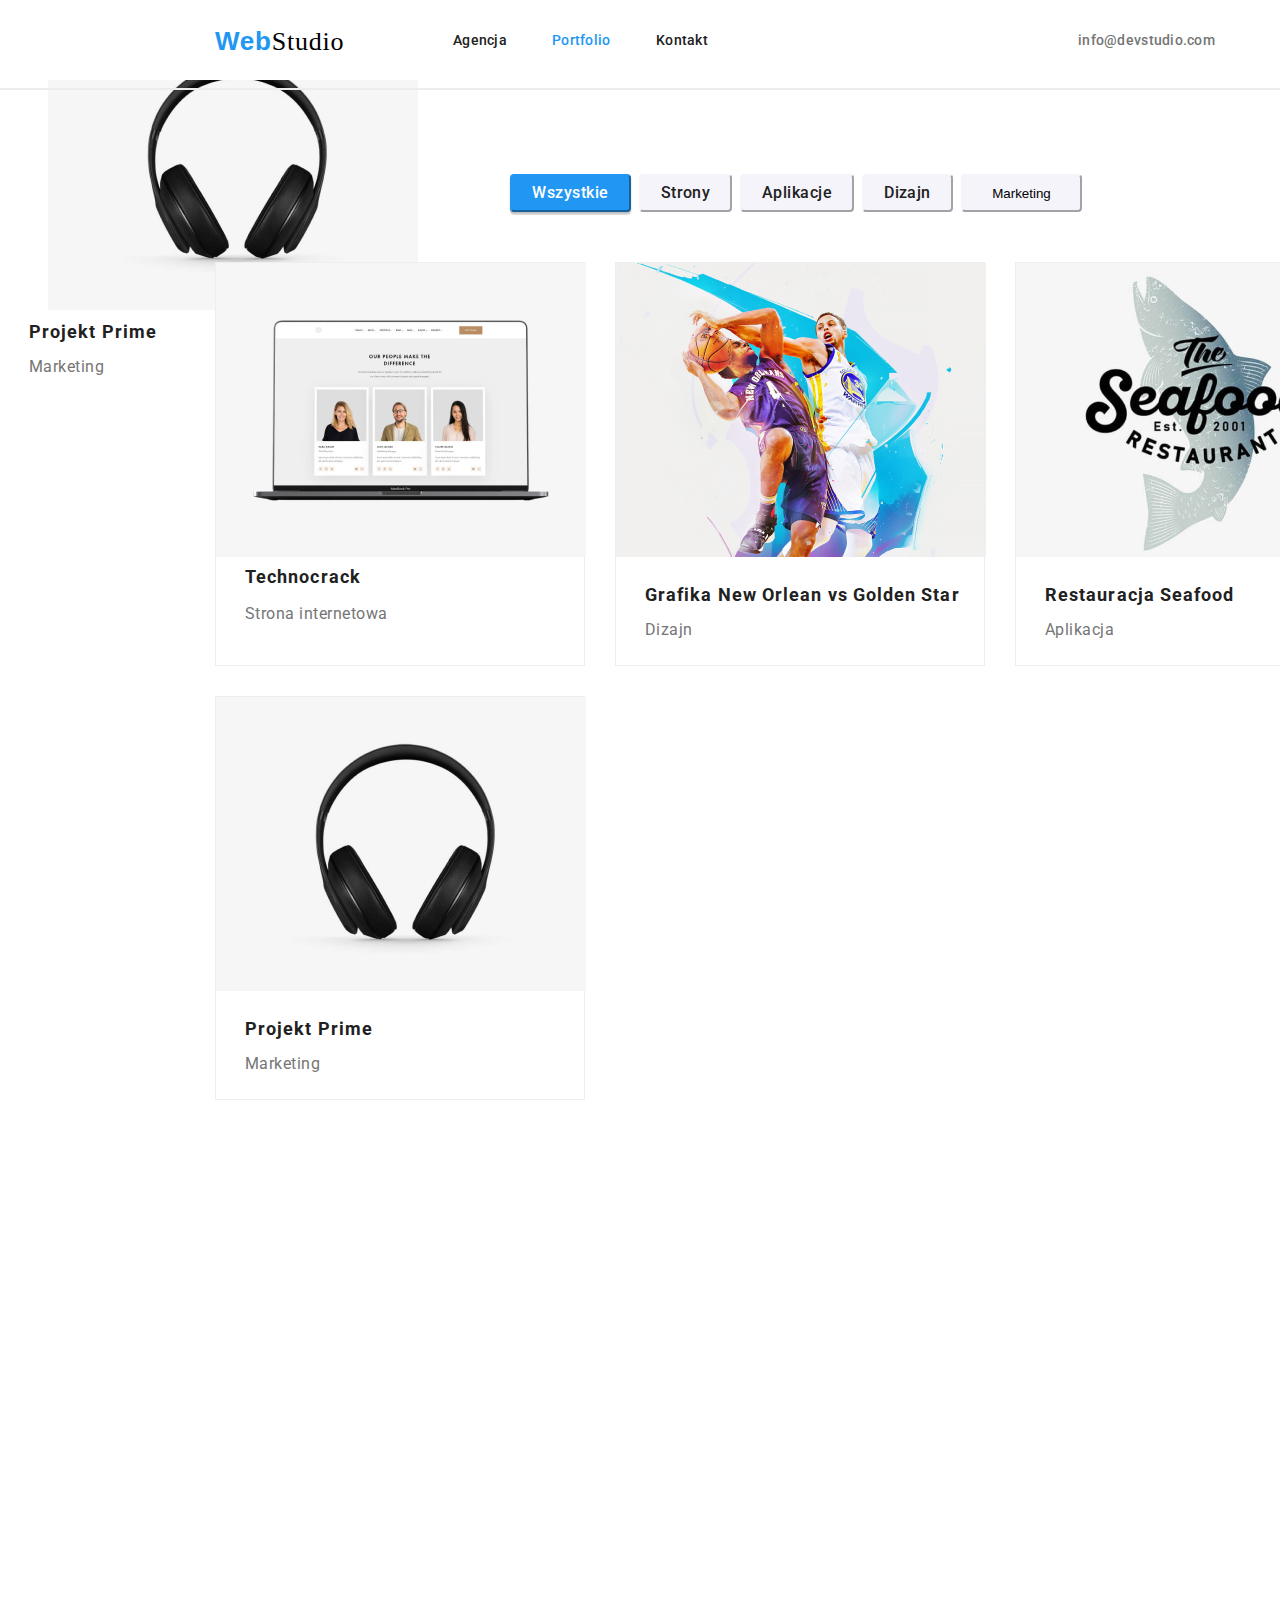
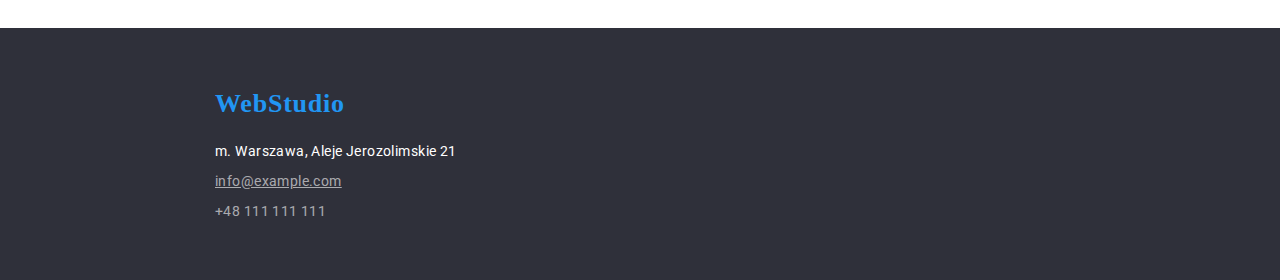
==== portfolio.html @ a4174287 "prime" ====
<!DOCTYPE html>
<html lang="pl">
  <head>
    <meta charset="utf-8" />
    <meta title="Portfolio" />
    <link rel="preconnect" href="https://fonts.googleapis.com" />
    <link rel="preconnect" href="https://fonts.gstatic.com" crossorigin />
    <link
      href="https://fonts.googleapis.com/css2?family=Roboto:wght@400;700&display=swap"
      rel="stylesheet"
    />
    <link rel="stylesheet" href="/css/styles.css" />
    <link
      href="https://fonts.googleapis.com/css2?family=Roboto:wght@500&display=swap"
      rel="stylesheet"
    />
  </head>
  <body>
    <header>
      <div class="top-line"></div>
      <a href="" class="webstudio">Web<span class="studio">Studio</span></a>
      <nav>
        <a class="agency" href="">Agencja</a>
        <a class="portfolio" href="">Portfolio</a>
        <a class="contact" href="">Kontakt</a>
      </nav>
      <a class="info" href="mailto:info@devstudio.com">info@devstudio.com</a>
      <a class="tel" href="tel:+48111111111">+48 111 111 111</a>
    </header>
    <hr class="line" />
    <section class="filters">
      <ul>
        <li>
          <a href=""
            ><button class="all" type="button">
              <span class="all-span">Wszystkie</span>
            </button></a
          >
        </li>
        <li>
          <a href=""
            ><button class="pages" type="button">
              <span class="pages-span">Strony</span>
            </button></a
          >
        </li>
        <li>
          <a href=""
            ><button class="aplication" type="button">
              <span class="aplication-span">Aplikacje</span>
            </button></a
          >
        </li>
        <li>
          <a href=""
            ><button class="design" type="button">
              <span class="design-span">Dizajn</span>
            </button></a
          >
        </li>
        <li>
          <a href=""
            ><button class="marketing" type="button">
              <span class="marketing-span"></span> Marketing
            </button></a
          >
        </li>
      </ul>
    </section>
    <!-- <section class="projects"> -->
    <ul>
      <li>
        <div class="technocrack-container">
          <img src="/images/technocrack.jpg" />
          <span class="technocrack-caption-1">Technocrack</span>
          <span class="technocrack-caption-2">Strona internetowa</span>
        </div>
      </li>
      <li>
        <div class="neworlean">
          <img src="/images/imgneworlean.jpg" />
          <p class="neworlean-cap1">Grafika New Orlean vs Golden Star</p>
          <p class="neworlean-cap2">Dizajn</p>
        </div>
      </li>
      <li>
        <div class="seafood">
          <img src="/images/imgseafood.jpg" />
          <p class="seafood-cap1">Restauracja Seafood</p>
          <p class="seafood-cap2">Aplikacja</p>
        </div>
      </li>
      <li>
        <div class="prime">
          <img src="/images/imgprime.jpg" />
          <p class="prime-cap1">Projekt Prime</p>
          <p class="prime-cap2">Marketing</p>
        </div>
      </li>
      <li>
        <div class="boxes">
          <img src="/images/imgprime.jpg" />
          <p class="prime-cap1">Projekt Prime</p>
          <p class="prime-cap2">Marketing</p>
        </div>
      </li>
      <li></li>
      <li></li>
      <li></li>
      <li></li>
    </ul>
    <!-- </section> -->
    <footer>
      <div class="footer"></div>
      <a class="tel" href="tel:111111111">+48 111 111 111</a>
      <a class="webstudio-footer" href="">WebStudio</a>
      <a class="mail" href="mailto:info@example.com">info@example.com</a>
      <address class="adress">
        <span>m. Warszawa, Aleje Jerozolimskie 21</span>
      </address>
    </footer>
  </body>
</html>
---- css/styles.css ----
body {
    display: block;
}

.top-line {
    position: absolute;
    width: 1600px;
    height: 80px;
    left: 0px;
    top: 0px;
    background: #ffffff;
}

.webstudio {
    position: absolute;
width: 145px;
height: 31px;
left: 215px;
top: 24px;

font-family: 'Raleway', sans-serif;
font-style: normal;
font-weight: 700;
font-size: 26px;
line-height: 31px;
letter-spacing: 0.03em;
text-decoration: none;
color: #2196F3;
}
.agency {
    position: absolute;
    width: 53px;
    height: 16px;
    left: 453px;
    top: 32px;
    font-family: 'Roboto', sans-serif;
    font-style: normal;
    font-weight: 500;
    font-size: 14px;
    line-height: 16px;
    letter-spacing: 0.02em;
    color: #212121;
    text-decoration: none;
}

.portfolio {
position: absolute;
width: 58px;
height: 16px;
left: 552px;
top: 32px;

font-family: 'Roboto', sans-serif;
font-style: normal;
font-weight: 500;
font-size: 14px;
line-height: 16px;
letter-spacing: 0.02em;
text-decoration: none;
color: #2196F3;

}

.contact{
    position: absolute;
    width: 58px;
    height: 16px;
    left: 656px;
    top: 32px;
    
    font-family: 'Roboto';
    font-style: normal;
    font-weight: 500;
    font-size: 14px;
    line-height: 16px;
    letter-spacing: 0.02em;
    text-decoration: none;
    color: #212121;
}

.info {
    position: absolute;
    width: 135px;
    height: 16px;
    left: 1078px;
    top: 32px;
    
    font-family: 'Roboto';
    font-style: normal;
    font-weight: 500;
    font-size: 14px;
    line-height: 16px;
    letter-spacing: 0.02em;
    text-decoration: none;
    color: #757575;
}

.tel {
    position: absolute;
    width: 110px;
    height: 16px;
    left: 1263px;
    top: 32px;
    
    font-family: 'Roboto';
    font-style: normal;
    font-weight: 500;
    font-size: 14px;
    line-height: 16px;
    letter-spacing: 0.02em;
    text-decoration: none;
    color: #757575;
}

.all {
    position: absolute;
width: 121px;
height: 38px;
left: 510px;
top: 174px;
border-color: #2196F3;
background: #2196F3;
box-shadow: 0px 3px 1px rgba(0, 0, 0, 0.1), 0px 1px 2px rgba(0, 0, 0, 0.08), 0px 2px 2px rgba(0, 0, 0, 0.12);
border-radius: 4px;
cursor: pointer;
}

.all-span {
    /* position: absolute;  */
    width: 77px;
    height: 26px;
    left: 532px;
    top: 180px;
    
    font-family: 'Roboto';
    font-style: normal;
    font-weight: 500;
    font-size: 16px;
    line-height: 26px;
    /* identical to box height, or 162% */
    
    text-align: center;
    letter-spacing: 0.03em;
    
    color: #FFFFFF; 
}

.pages {
    position: absolute;
width: 93px;
height: 38px;
left: 639px;
top: 174px;
border-color: #F5F4FA;
background: #F5F4FA;
border-radius: 4px;
}

.pages-span {
    /* position: absolute; */
width: 49px;
height: 26px;
left: 661px;
top: 180px;
font-family: 'Roboto';
font-style: normal;
font-weight: 500;
font-size: 16px;
line-height: 26px;
/* identical to box height, or 162% */

text-align: center;
letter-spacing: 0.03em;

color: #212121;
}

.aplication {
    position: absolute;
    width: 114px;
    height: 38px;
    left: 740px;
    top: 174px;
    border-color: #F5F4FA;
    background: #F5F4FA;
    border-radius: 4px;
}

.aplication-span {
    /* position: absolute; */
    width: 70px;
    height: 26px;
    left: 762px;
    top: 180px;
    
    font-family: 'Roboto';
    font-style: normal;
    font-weight: 500;
    font-size: 16px;
    line-height: 26px;
    /* identical to box height, or 162% */
    
    text-align: center;
    letter-spacing: 0.03em;
    
    color: #212121;
}

.design {
    position: absolute;
    width: 91px;
    height: 38px;
    left: 862px;
    top: 174px;
    border-color: #F5F4FA;
    background: #F5F4FA;
    border-radius: 4px;
}

.design-span {
    /* position: absolute; */
    width: 47px;
    height: 26px;
    left: 884px;
    top: 180px;
    
    font-family: 'Roboto';
    font-style: normal;
    font-weight: 500;
    font-size: 16px;
    line-height: 26px;
    /* identical to box height, or 162% */
    
    text-align: center;
    letter-spacing: 0.03em;
    
    color: #212121;
    
}

.marketing {
    position: absolute;
    width: 121px;
    height: 38px;
    left: 961px;
    top: 174px;
    border-color:#F5F4FA;
    background: #F5F4FA;
    border-radius: 4px;
}
.marketing-span {
    /* position: absolute; */
    width: 77px;
    height: 26px;
    left: 983px;
    top: 180px;
    
    font-family: 'Roboto';
    font-style: normal;
    font-weight: 500;
    font-size: 16px;
    line-height: 26px;
    /* identical to box height, or 162% */
    
    text-align: center;
    letter-spacing: 0.03em;
    
    color: #212121;
    
}

.footer {
    position: absolute;
    width: 1600px;
    height: 252px;
    left: 0px;
    top: 1628px;
    
    background: #2F303A;
}

.webstudio-footer {
    position: absolute;
width: 145px;
height: 31px;
left: 215px;
top: 1688px;
text-decoration: none;
font-family: 'Raleway';
font-style: normal;
font-weight: 700;
font-size: 26px;
line-height: 31px;
/* identical to box height */

letter-spacing: 0.03em;

color: #2196F3;
}

.adress {
    position: absolute;
width: 247px;
height: 21px;
left: 215px;
top: 1739px;

font-family: 'Roboto';
font-style: normal;
font-weight: 400;
font-size: 14px;
line-height: 24px;
/* or 171% */

letter-spacing: 0.03em;

color: #FFFFFF;

}

.mail {
    position: absolute;
width: 231px;
height: 21px;
left: 215px;
top: 1769px;

font-family: 'Roboto';
font-style: normal;
font-weight: 400;
font-size: 14px;
line-height: 24px; 
/* /* or 171% */

letter-spacing: 0.03em;
text-decoration-line: underline;

color: rgba(255, 255, 255, 0.6);
} 

.tel {
 position: absolute; 
 width: 231px; 
height: 21px;
left: 215px;
top: 1799px;

font-family: 'Roboto';
font-style: normal;
font-weight: 400;
font-size: 14px;
line-height: 24px; 
/* or 171% */
/* display: block; */
letter-spacing: 0.03em;

color: rgba(255, 255, 255, 0.6); 
}

.studio {
font-family: 'Oleo Script', cursive;
font-style: normal;
font-weight: 400;
font-size: 26px;
line-height: 36px;
letter-spacing: 0.03em;

color: #000000;
}

.line {
    position: absolute;
    width: 1600px;
    height: 0px;
    left: 0px;
    top: 80px;
    border: 1px solid #ececec;
}

.technocrack-container {
    box-sizing: border-box;
    position: absolute;
    width: 370px;
    height: 404px;
    left: 215px;
    top: 262px;
    background: #ffffff;
    border: 1px solid #eeeeee;
}

.technocrack-caption-1 {
    position: absolute;
    display: inline;
    width: 322px;
    height: 36px;
    left: 29px;
    top: 296px;
    font-family: 'Roboto', sans-serif;
    font-style: normal;
    font-weight: 700;
    font-size: 18px;
    line-height: 36px;
    letter-spacing: 0.06em;
    color: #212121;
}
.technocrack-caption-2 {
    position: absolute;
    width: 322px;
    height: 30px;
    left: 29px;
    top: 336px;
    font-family: 'Roboto', sans-serif;
    font-style: normal;
    font-weight: 400;
    font-size: 16px;
    line-height: 30px;
    letter-spacing: 0.03em;
    color: #757575;
}

ul {
    list-style: none;
}

.neworlean {
    box-sizing: border-box;

    position: absolute;
    width: 370px;
    height: 404px;
    left: 615px;
    top: 262px;
    
    background: #FFFFFF;
    border: 1px solid #EEEEEE;
}

.neworlean-cap1 {
    position: absolute;
width: 322px;
height: 36px;
left: 29px;
top: 296px;

font-family: 'Roboto';
font-style: normal;
font-weight: 700;
font-size: 18px;
line-height: 36px;
/* identical to box height, or 200% */

letter-spacing: 0.06em;

color: #212121;

}

.neworlean-cap2 {
    position: absolute;
width: 322px;
height: 30px;
left: 29px;
top: 336px;

font-family: 'Roboto';
font-style: normal;
font-weight: 400;
font-size: 16px;
line-height: 30px;
/* identical to box height, or 188% */

letter-spacing: 0.03em;

color: #757575;
}
.seafood{
    box-sizing: border-box;

position: absolute;
width: 370px;
height: 404px;
left: 1015px;
top: 262px;

background: #FFFFFF;
border: 1px solid #EEEEEE;
}

.seafood-cap1 {
    position: absolute;
width: 322px;
height: 36px;
left: 29px;
top: 296px;

font-family: 'Roboto';
font-style: normal;
font-weight: 700;
font-size: 18px;
line-height: 36px;
/* identical to box height, or 200% */

letter-spacing: 0.06em;

color: #212121;
}

.seafood-cap2 {
    position: absolute;
width: 322px;
height: 30px;
left: 29px;
top: 336px;

font-family: 'Roboto';
font-style: normal;
font-weight: 400;
font-size: 16px;
line-height: 30px;
/* identical to box height, or 188% */

letter-spacing: 0.03em;

color: #757575;
}
.prime {
    box-sizing: border-box;

position: absolute;
width: 370px;
height: 404px;
left: 215px;
top: 696px;

background: #FFFFFF;
border: 1px solid #EEEEEE;
}

.prime-cap1 {
    position: absolute;
width: 322px;
height: 36px;
left: 29px;
top: 296px;

font-family: 'Roboto';
font-style: normal;
font-weight: 700;
font-size: 18px;
line-height: 36px;
/* identical to box height, or 200% */

letter-spacing: 0.06em;

color: #212121;
}

.prime-cap2 {
    position: absolute;
width: 322px;
height: 30px;
left: 29px;
top: 336px;

font-family: 'Roboto';
font-style: normal;
font-weight: 400;
font-size: 16px;
line-height: 30px;
/* identical to box height, or 188% */

letter-spacing: 0.03em;

color: #757575;

}
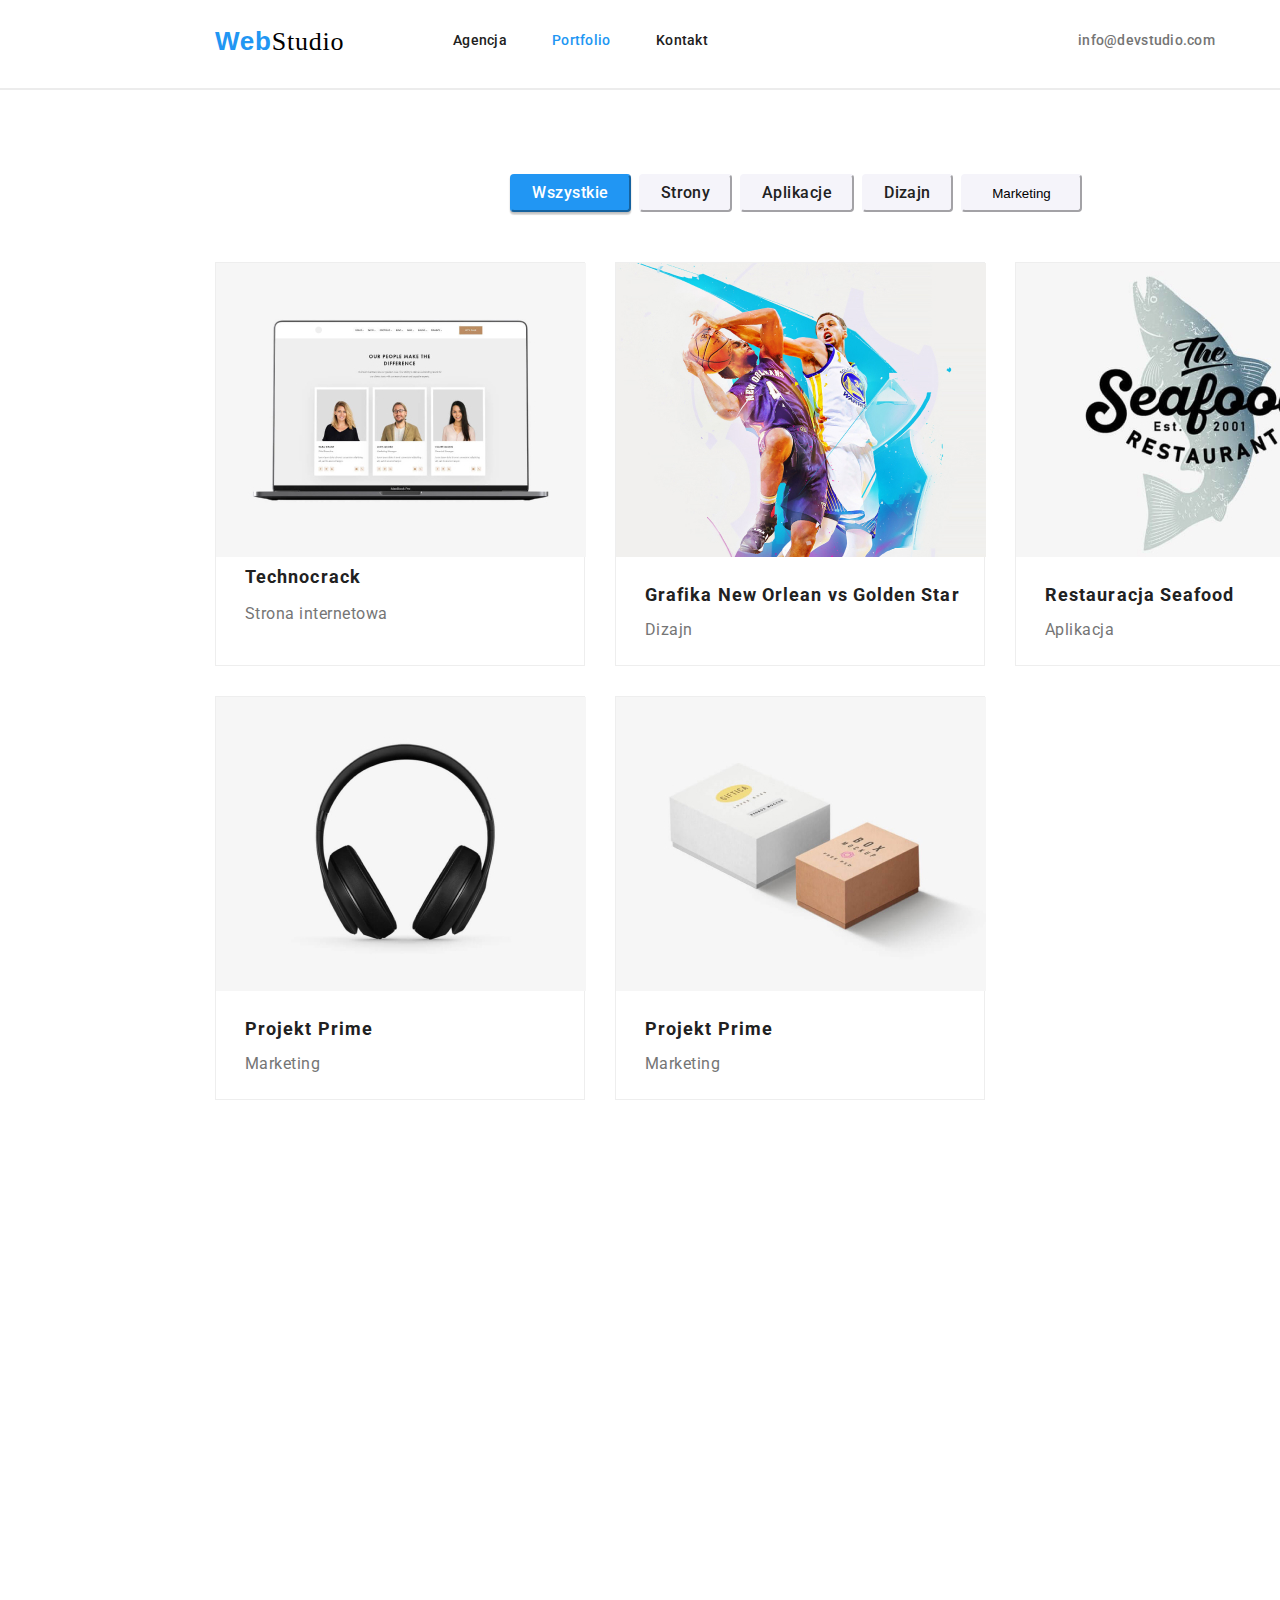
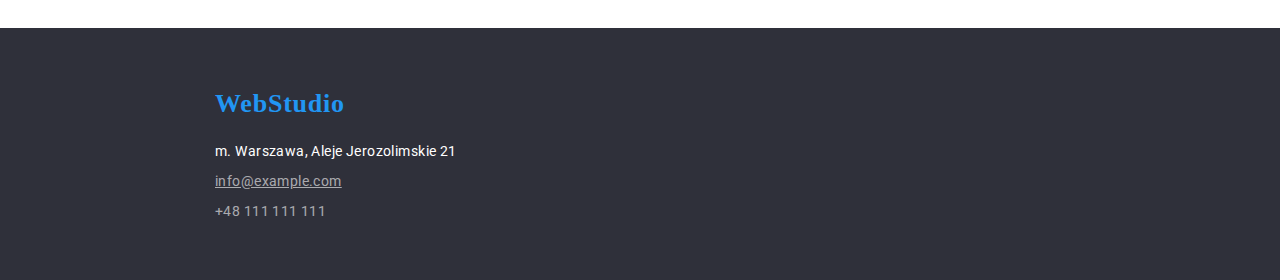
==== commit e6658de5: "boxes" ====
--- a/portfolio.html
+++ b/portfolio.html
@@ -99,9 +99,9 @@
       </li>
       <li>
         <div class="boxes">
-          <img src="/images/imgprime.jpg" />
-          <p class="prime-cap1">Projekt Prime</p>
-          <p class="prime-cap2">Marketing</p>
+          <img src="/images/imgboxes.jpg" />
+          <p class="boxes-cap1">Projekt Prime</p>
+          <p class="boxes-cap2">Marketing</p>
         </div>
       </li>
       <li></li>
--- a/css/styles.css
+++ b/css/styles.css
@@ -573,4 +573,55 @@
 
 color: #757575;
 
+}
+
+.boxes{
+    box-sizing: border-box;
+
+position: absolute;
+width: 370px;
+height: 404px;
+left: 615px;
+top: 696px;
+
+background: #FFFFFF;
+border: 1px solid #EEEEEE;
+}
+.boxes-cap1{
+    position: absolute;
+width: 322px;
+height: 36px;
+left: 29px;
+top: 296px;
+
+font-family: 'Roboto';
+font-style: normal;
+font-weight: 700;
+font-size: 18px;
+line-height: 36px;
+/* identical to box height, or 200% */
+
+letter-spacing: 0.06em;
+
+color: #212121;
+
+}
+.boxes-cap2{
+    position: absolute;
+width: 322px;
+height: 30px;
+left: 29px;
+top: 336px;
+
+font-family: 'Roboto';
+font-style: normal;
+font-weight: 400;
+font-size: 16px;
+line-height: 30px;
+/* identical to box height, or 188% */
+
+letter-spacing: 0.03em;
+
+color: #757575;
+
 }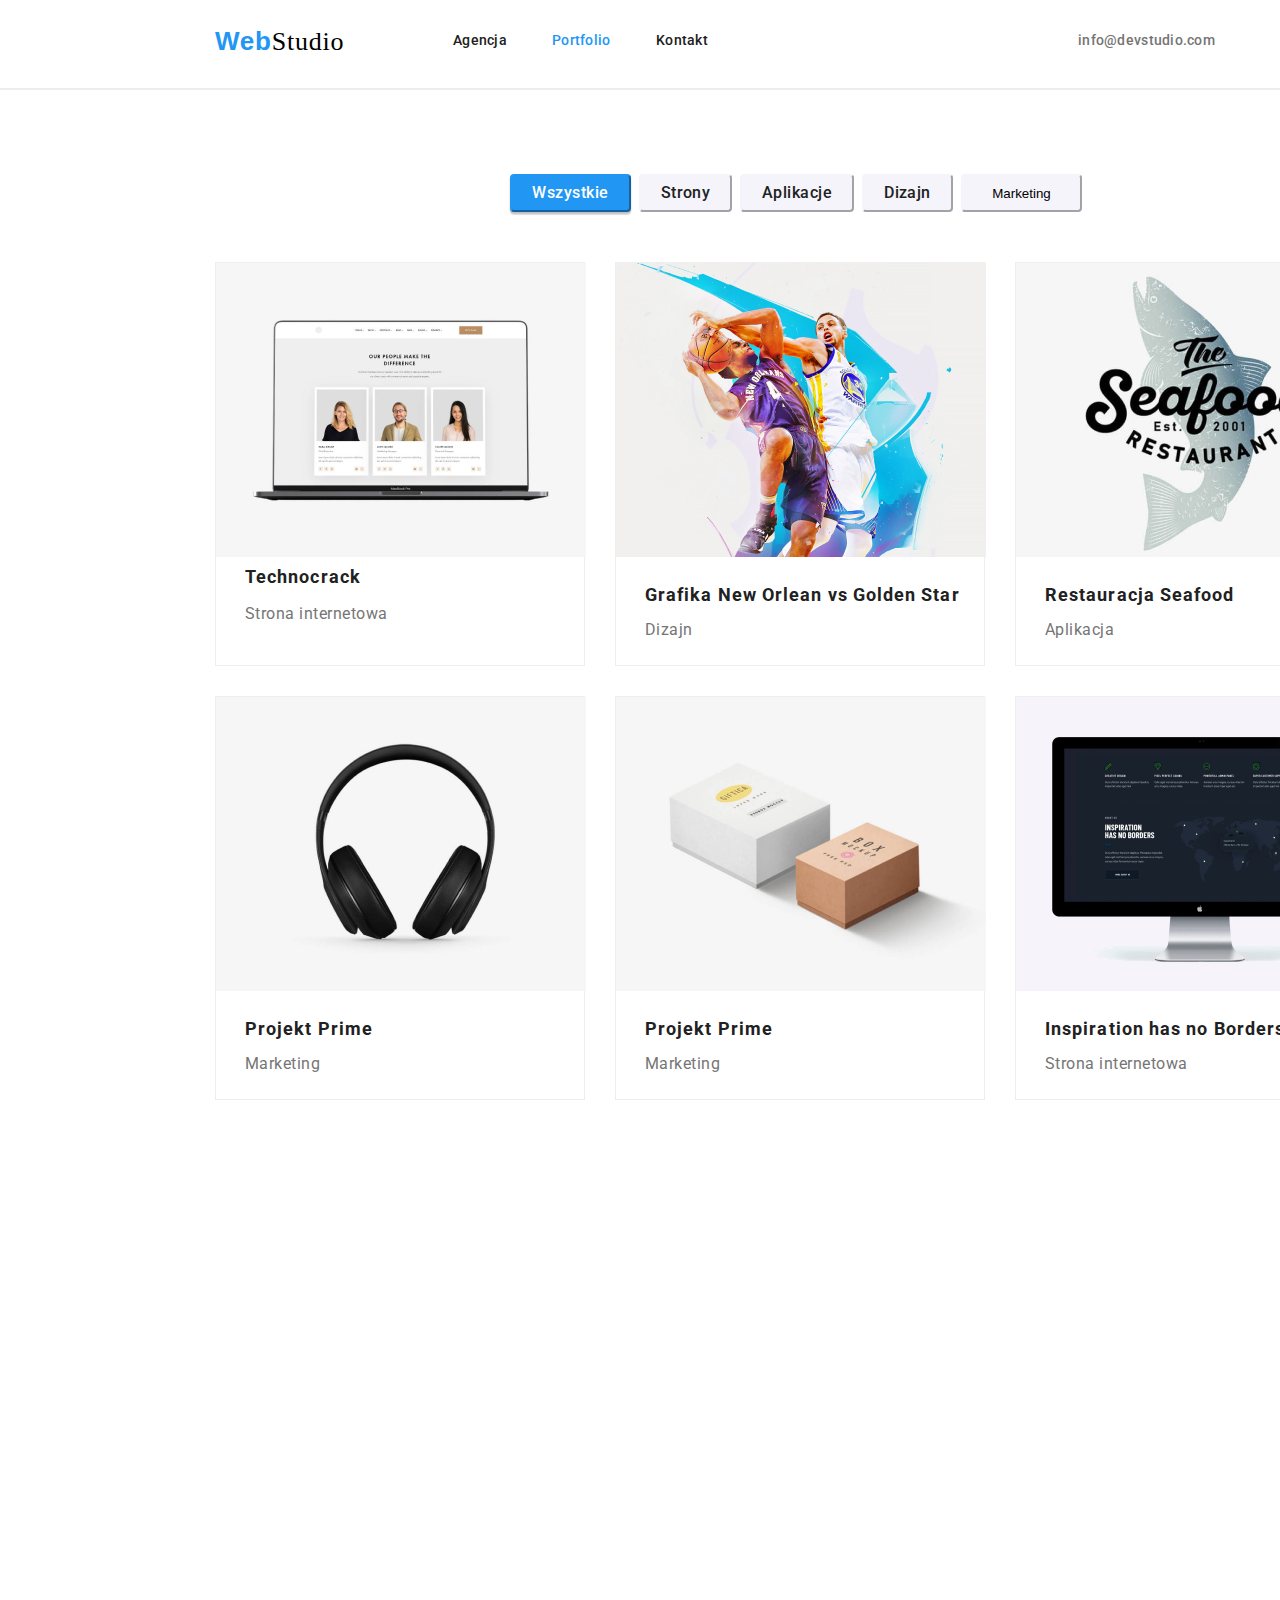
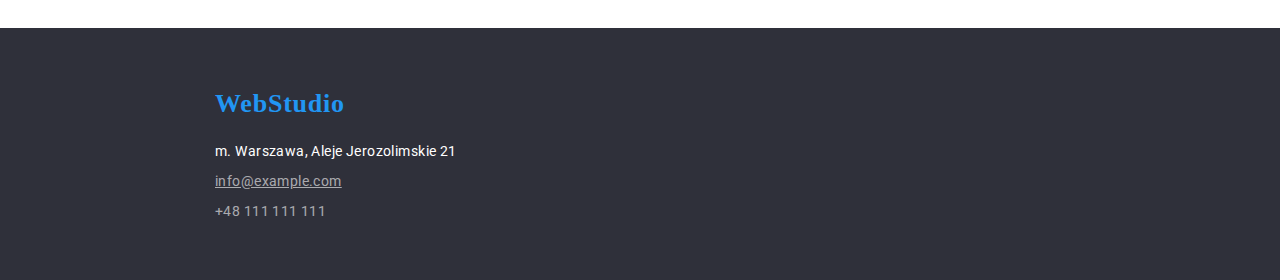
==== commit bd63251a: "inspiration" ====
--- a/portfolio.html
+++ b/portfolio.html
@@ -104,7 +104,13 @@
           <p class="boxes-cap2">Marketing</p>
         </div>
       </li>
-      <li></li>
+      <li>
+        <div class="inspiration">
+          <img src="/images/imginspiration.jpg" />
+          <p class="inspiration-cap1">Inspiration has no Borders</p>
+          <p class="inspiration-cap2">Strona internetowa</p>
+        </div>
+      </li>
       <li></li>
       <li></li>
       <li></li>
--- a/css/styles.css
+++ b/css/styles.css
@@ -624,4 +624,55 @@
 
 color: #757575;
 
+}
+.inspiration {
+    box-sizing: border-box;
+
+position: absolute;
+width: 370px;
+height: 404px;
+left: 1015px;
+top: 696px;
+
+background: #FFFFFF;
+border: 1px solid #EEEEEE;
+}
+
+.inspiration-cap1 {
+    position: absolute;
+width: 322px;
+height: 36px;
+left: 29px;
+top: 296px;
+
+font-family: 'Roboto';
+font-style: normal;
+font-weight: 700;
+font-size: 18px;
+line-height: 36px;
+/* identical to box height, or 200% */
+
+letter-spacing: 0.06em;
+
+color: #212121;
+
+}
+
+.inspiration-cap2 {
+    position: absolute;
+width: 322px;
+height: 30px;
+left: 29px;
+top: 336px;
+
+font-family: 'Roboto';
+font-style: normal;
+font-weight: 400;
+font-size: 16px;
+line-height: 30px;
+/* identical to box height, or 188% */
+
+letter-spacing: 0.03em;
+
+color: #757575;
 }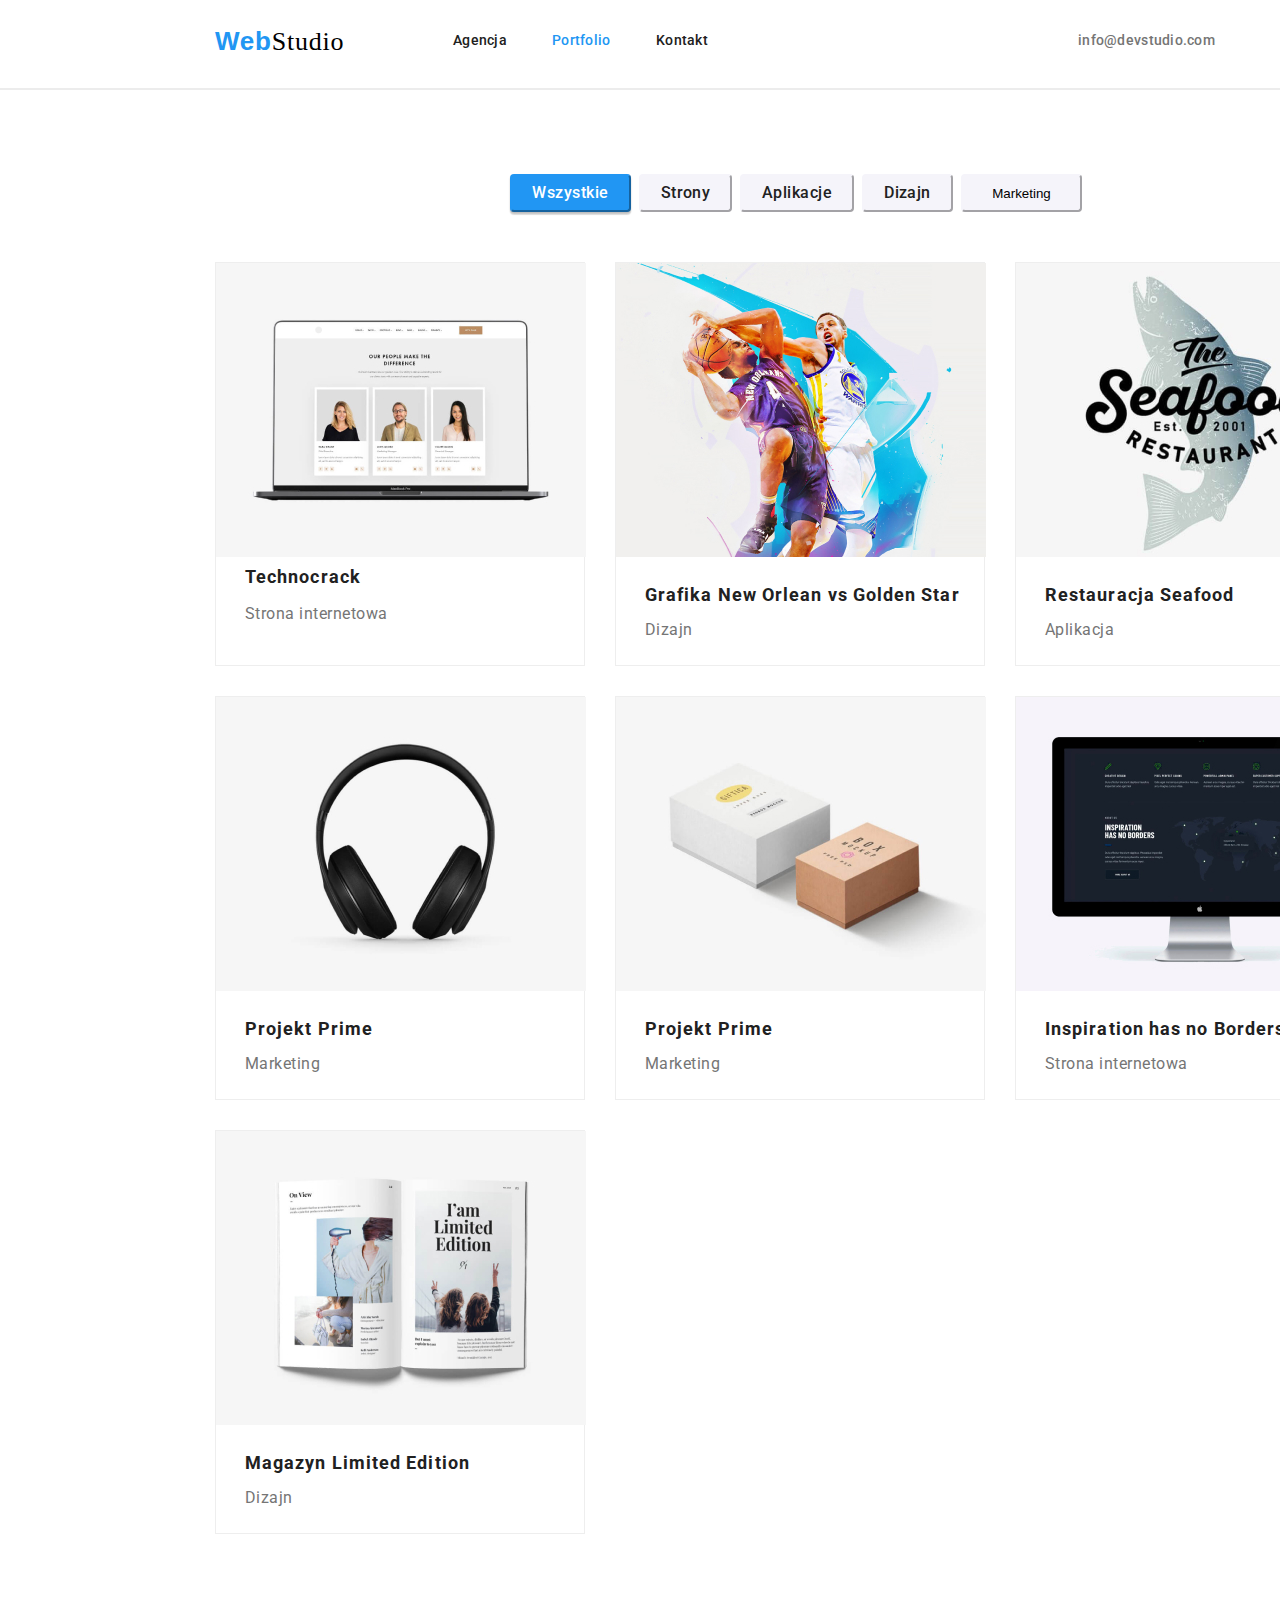
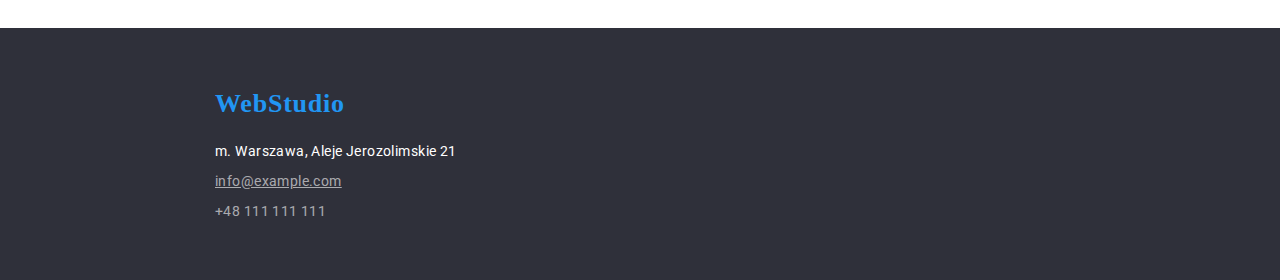
==== commit 3cbbae00: "magazyn" ====
--- a/portfolio.html
+++ b/portfolio.html
@@ -111,7 +111,13 @@
           <p class="inspiration-cap2">Strona internetowa</p>
         </div>
       </li>
-      <li></li>
+      <li>
+        <div class="magazyn">
+          <img src="/images/imgmagazyn.jpg" />
+          <p class="magazyn-cap1">Magazyn Limited Edition</p>
+          <p class="magazyn-cap2">Dizajn</p>
+        </div>
+      </li>
       <li></li>
       <li></li>
     </ul>
--- a/css/styles.css
+++ b/css/styles.css
@@ -675,4 +675,55 @@
 letter-spacing: 0.03em;
 
 color: #757575;
+}
+
+.magazyn {
+    box-sizing: border-box;
+
+position: absolute;
+width: 370px;
+height: 404px;
+left: 215px;
+top: 1130px;
+
+background: #FFFFFF;
+border: 1px solid #EEEEEE;
+}
+
+.magazyn-cap1 {
+    position: absolute;
+width: 322px;
+height: 36px;
+left: 29px;
+top: 296px;
+
+font-family: 'Roboto';
+font-style: normal;
+font-weight: 700;
+font-size: 18px;
+line-height: 36px;
+/* identical to box height, or 200% */
+
+letter-spacing: 0.06em;
+
+color: #212121;
+}
+
+.magazyn-cap2 {
+    position: absolute;
+width: 322px;
+height: 30px;
+left: 29px;
+top: 336px;
+
+font-family: 'Roboto';
+font-style: normal;
+font-weight: 400;
+font-size: 16px;
+line-height: 30px;
+/* identical to box height, or 188% */
+
+letter-spacing: 0.03em;
+
+color: #757575;
 }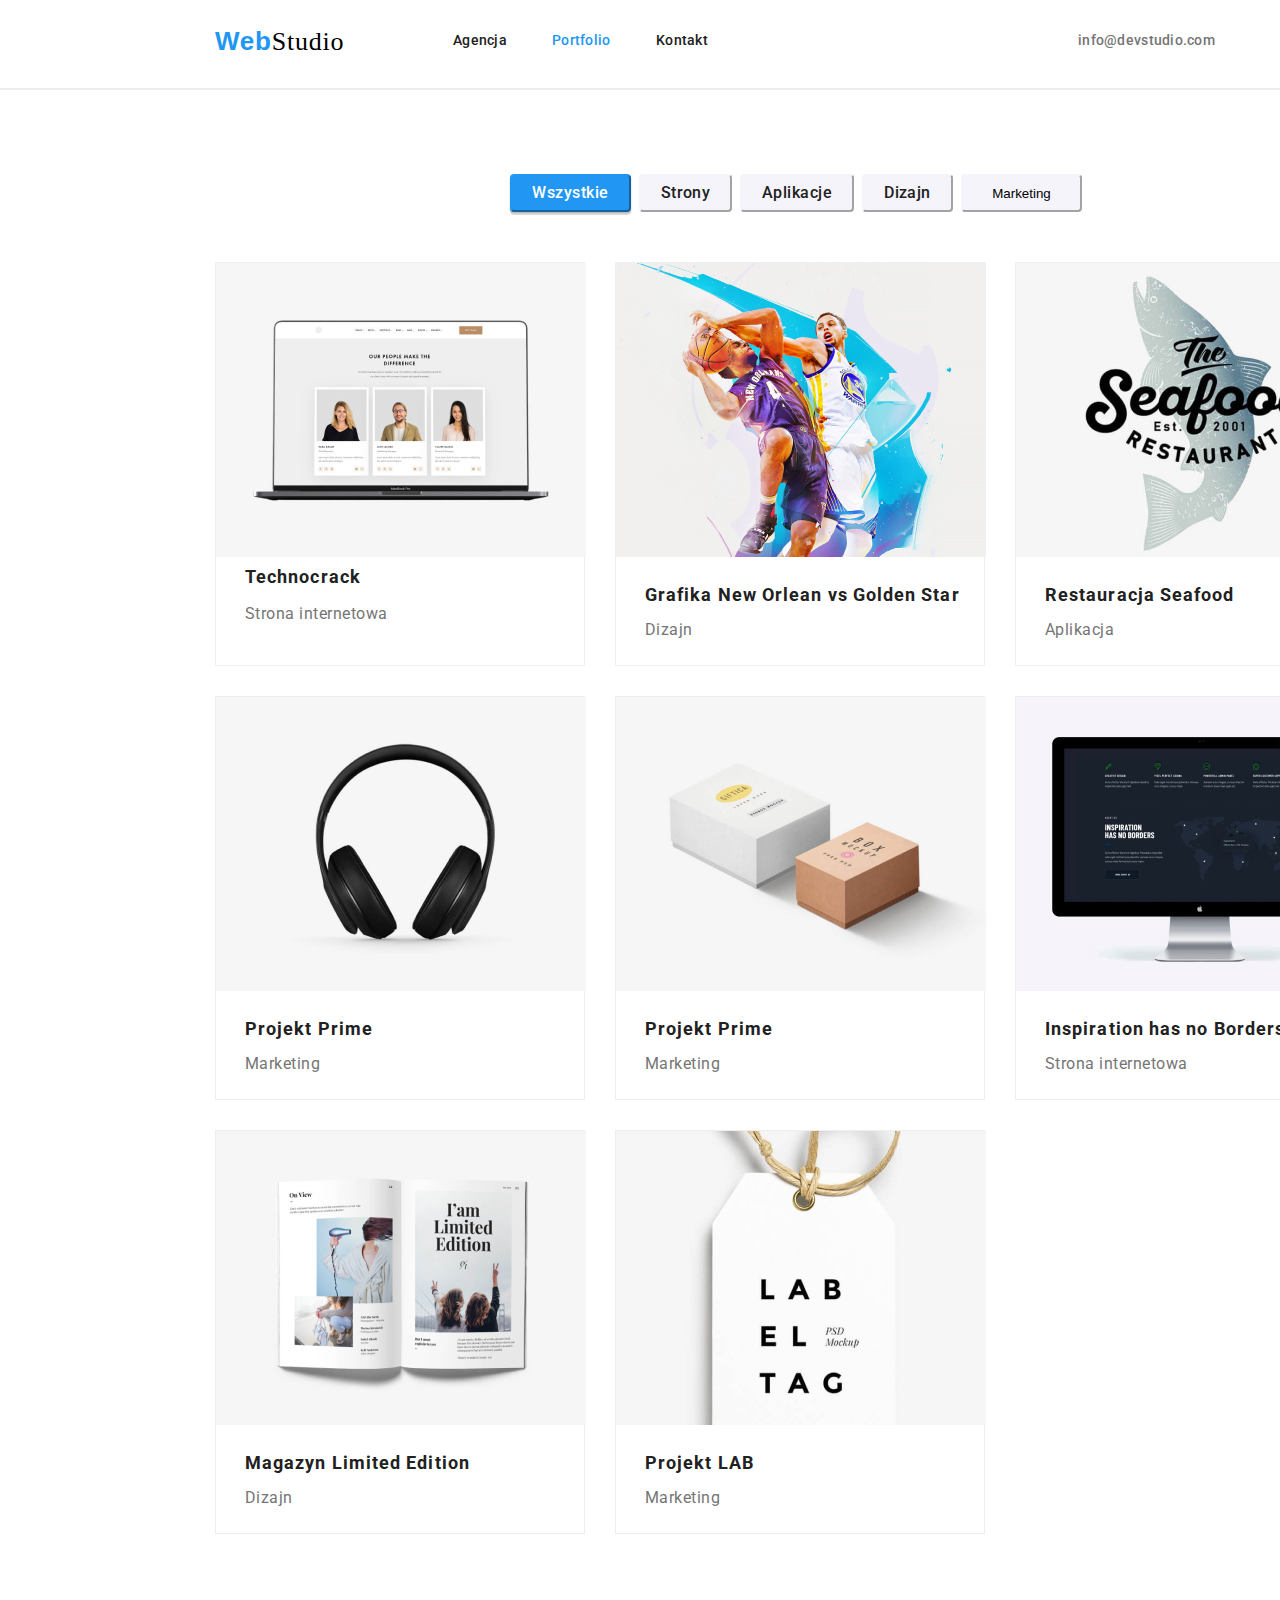
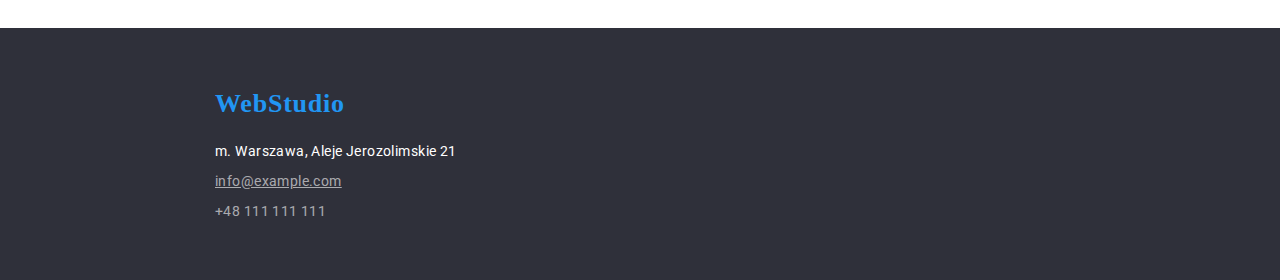
==== commit eb5a25d0: "project" ====
--- a/portfolio.html
+++ b/portfolio.html
@@ -118,7 +118,13 @@
           <p class="magazyn-cap2">Dizajn</p>
         </div>
       </li>
-      <li></li>
+      <li>
+        <div class="project">
+          <img src="/images/imgproject.jpg" />
+          <p class="project-cap1">Projekt LAB</p>
+          <p class="project-cap2">Marketing</p>
+        </div>
+      </li>
       <li></li>
     </ul>
     <!-- </section> -->
--- a/css/styles.css
+++ b/css/styles.css
@@ -726,4 +726,55 @@
 letter-spacing: 0.03em;
 
 color: #757575;
+}
+.project {
+    box-sizing: border-box;
+
+position: absolute;
+width: 370px;
+height: 404px;
+left: 615px;
+top: 1130px;
+
+background: #FFFFFF;
+border: 1px solid #EEEEEE;
+}
+
+.project-cap1 {
+    position: absolute;
+width: 322px;
+height: 36px;
+left: 29px;
+top: 296px;
+
+font-family: 'Roboto';
+font-style: normal;
+font-weight: 700;
+font-size: 18px;
+line-height: 36px;
+/* identical to box height, or 200% */
+
+letter-spacing: 0.06em;
+
+color: #212121;
+
+}
+
+.project-cap2 {
+    position: absolute;
+width: 322px;
+height: 30px;
+left: 29px;
+top: 336px;
+
+font-family: 'Roboto';
+font-style: normal;
+font-weight: 400;
+font-size: 16px;
+line-height: 30px;
+/* identical to box height, or 188% */
+
+letter-spacing: 0.03em;
+
+color: #757575;
 }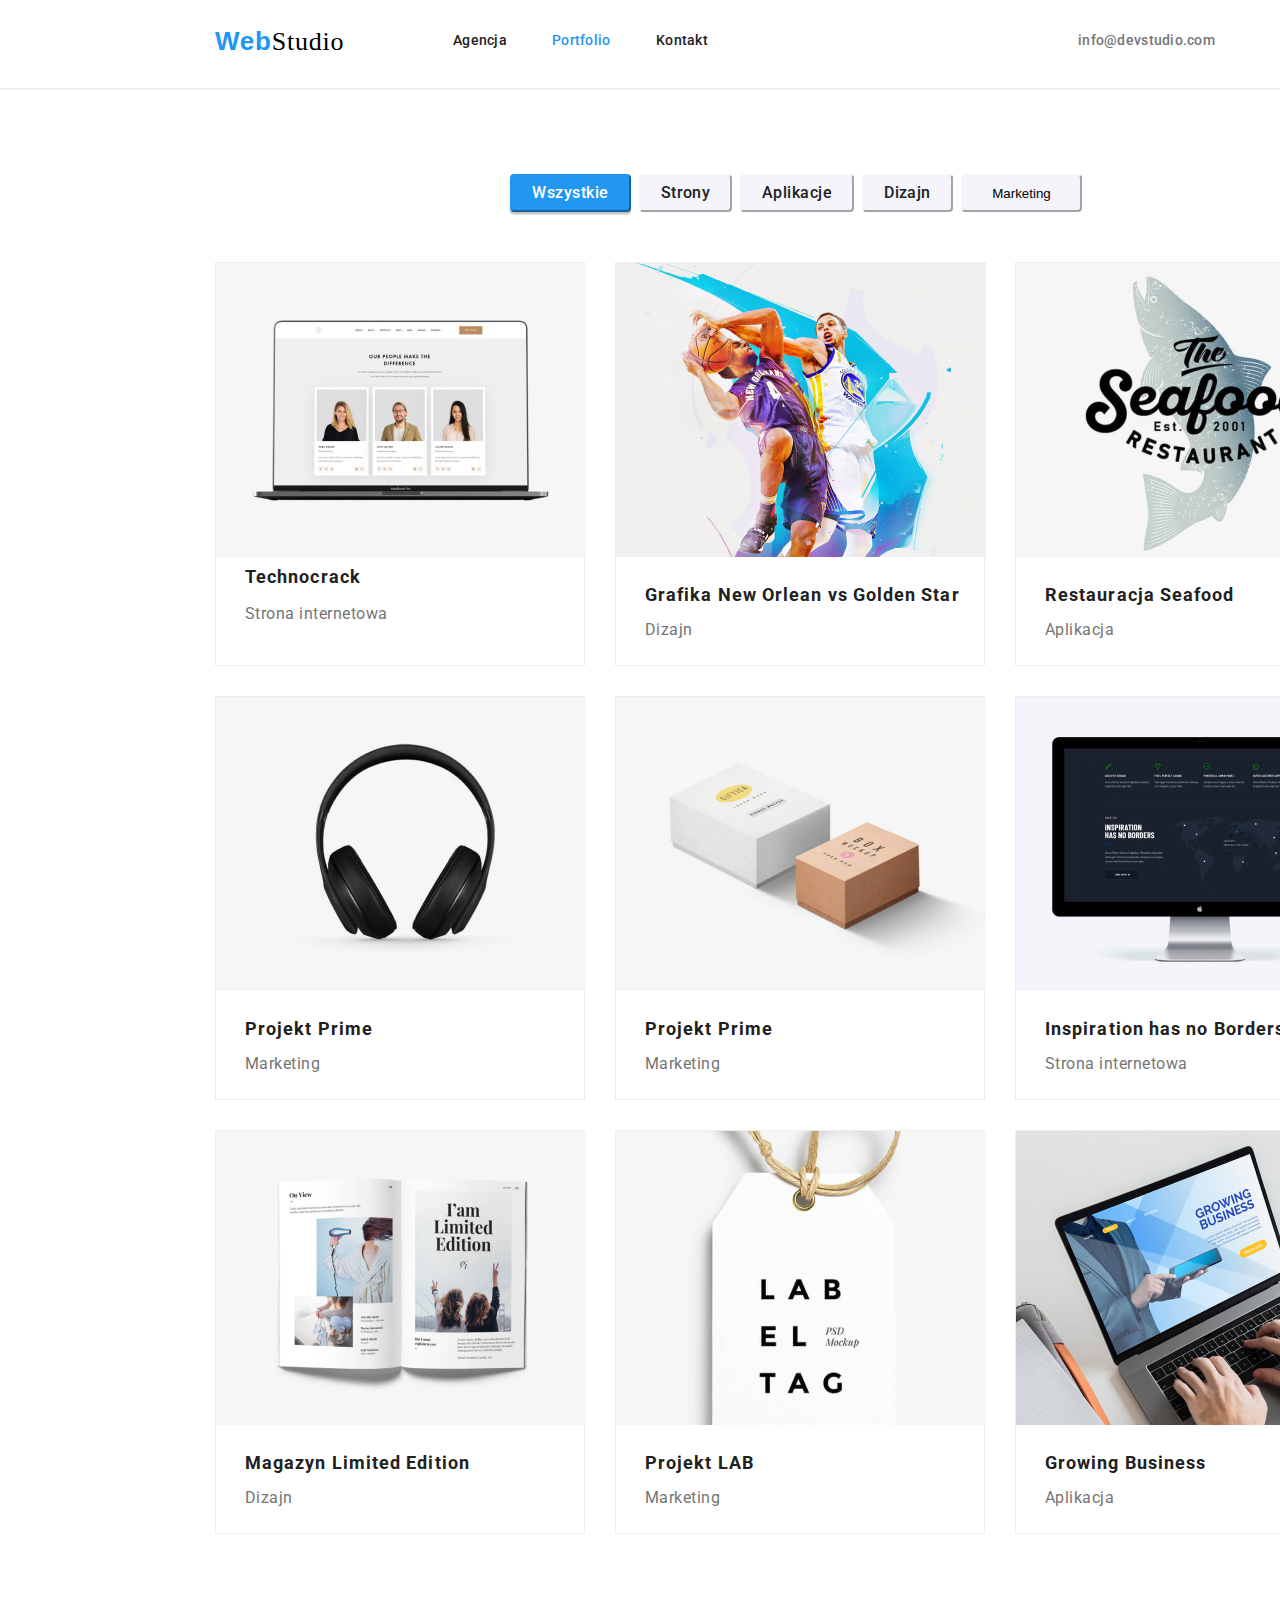
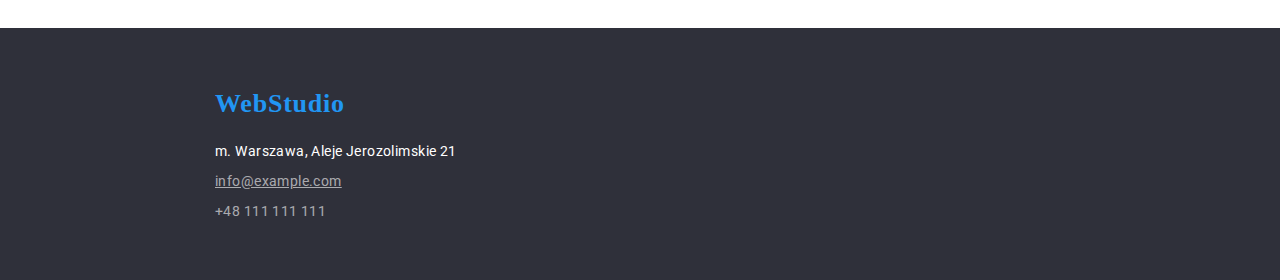
==== commit 5d8ee168: "growing" ====
--- a/portfolio.html
+++ b/portfolio.html
@@ -125,7 +125,13 @@
           <p class="project-cap2">Marketing</p>
         </div>
       </li>
-      <li></li>
+      <li>
+        <div class="growing">
+          <img src="/images/imggrowing.jpg" />
+          <p class="growing-cap1">Growing Business</p>
+          <p class="growing-cap2">Aplikacja</p>
+        </div>
+      </li>
     </ul>
     <!-- </section> -->
     <footer>
--- a/css/styles.css
+++ b/css/styles.css
@@ -777,4 +777,58 @@
 letter-spacing: 0.03em;
 
 color: #757575;
+}
+
+.growing {
+    box-sizing: border-box;
+
+position: absolute;
+width: 370px;
+height: 404px;
+left: 1015px;
+top: 1130px;
+
+background: #FFFFFF;
+border: 1px solid #EEEEEE;
+
+}
+
+.growing-cap1 {
+    position: absolute;
+width: 322px;
+height: 36px;
+left: 29px;
+top: 296px;
+
+font-family: 'Roboto';
+font-style: normal;
+font-weight: 700;
+font-size: 18px;
+line-height: 36px;
+/* identical to box height, or 200% */
+
+letter-spacing: 0.06em;
+
+color: #212121;
+
+}
+
+.growing-cap2 {
+    position: absolute;
+width: 322px;
+height: 30px;
+left: 29px;
+top: 336px;
+
+font-family: 'Roboto';
+font-style: normal;
+font-weight: 400;
+font-size: 16px;
+line-height: 30px;
+/* identical to box height, or 188% */
+
+letter-spacing: 0.03em;
+
+color: #757575;
+
 }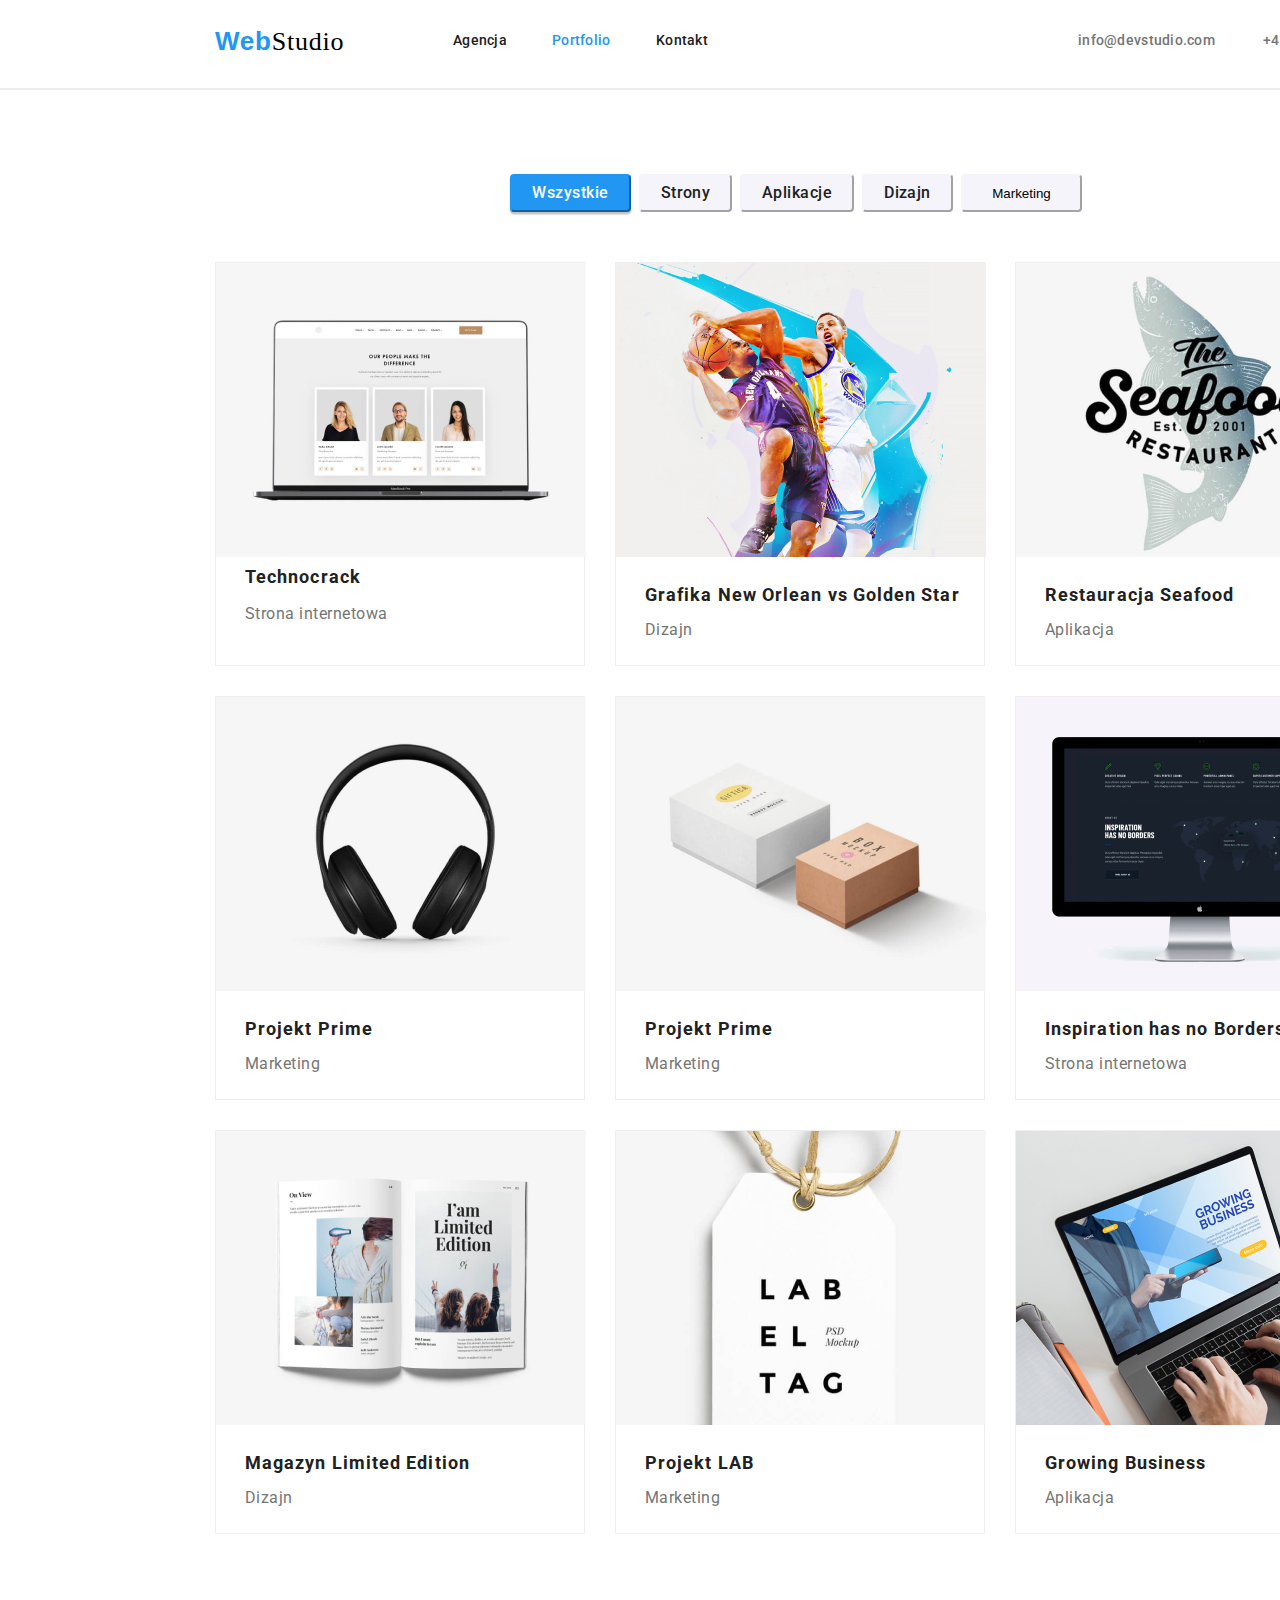
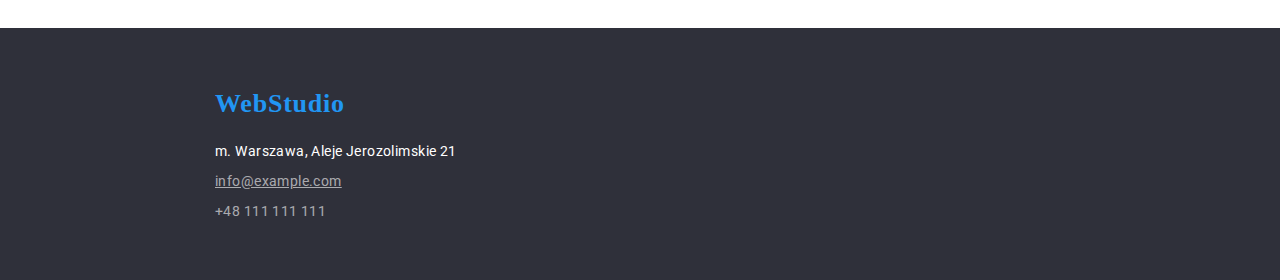
==== commit 97602d86: "add tel2" ====
--- a/portfolio.html
+++ b/portfolio.html
@@ -25,7 +25,7 @@
         <a class="contact" href="">Kontakt</a>
       </nav>
       <a class="info" href="mailto:info@devstudio.com">info@devstudio.com</a>
-      <a class="tel" href="tel:+48111111111">+48 111 111 111</a>
+      <a class="tel2" href="tel:+48111111111">+48 111 111 111</a>
     </header>
     <hr class="line" />
     <section class="filters">
--- a/css/styles.css
+++ b/css/styles.css
@@ -831,4 +831,21 @@
 
 color: #757575;
 
+}
+.tel2 {
+    position: absolute;
+width: 110px;
+height: 16px;
+left: 1263px;
+top: 32px;
+
+font-family: 'Roboto';
+font-style: normal;
+font-weight: 500;
+font-size: 14px;
+line-height: 16px;
+letter-spacing: 0.02em;
+
+color: #757575;
+text-decoration: none;
 }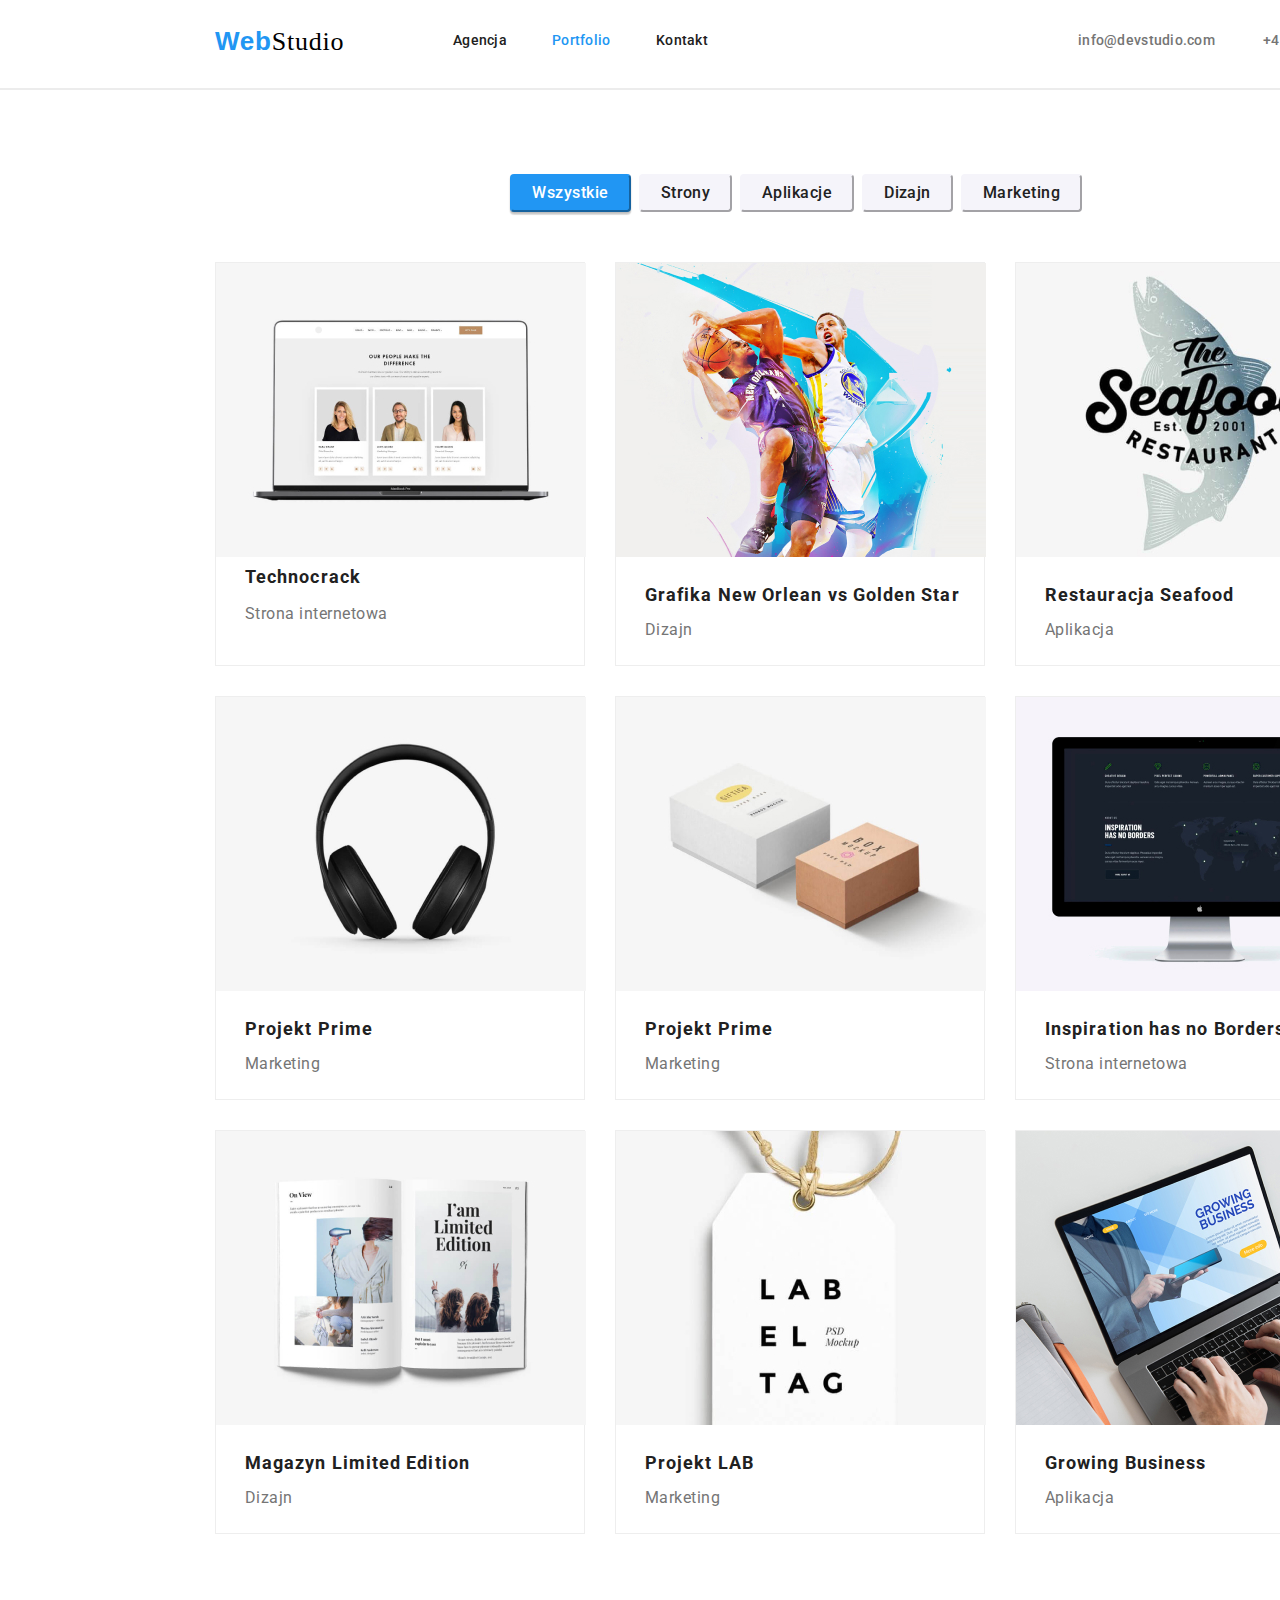
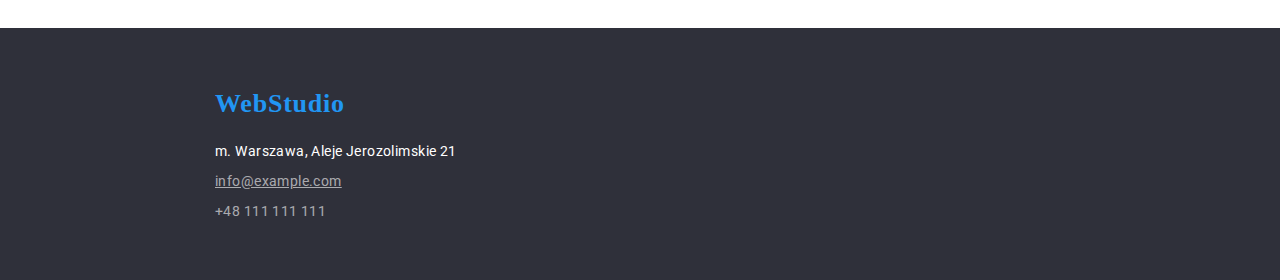
==== commit ef1bfe35: "improve portfolio by html validator" ====
--- a/portfolio.html
+++ b/portfolio.html
@@ -2,7 +2,7 @@
 <html lang="pl">
   <head>
     <meta charset="utf-8" />
-    <meta title="Portfolio" />
+    <title>Portfolio</title>
     <link rel="preconnect" href="https://fonts.googleapis.com" />
     <link rel="preconnect" href="https://fonts.gstatic.com" crossorigin />
     <link
@@ -31,39 +31,29 @@
     <section class="filters">
       <ul>
         <li>
-          <a href=""
-            ><button class="all" type="button">
-              <span class="all-span">Wszystkie</span>
-            </button></a
-          >
+          <button class="all" type="button">
+            <span class="all-span">Wszystkie</span>
+          </button>
         </li>
         <li>
-          <a href=""
-            ><button class="pages" type="button">
-              <span class="pages-span">Strony</span>
-            </button></a
-          >
+          <button class="pages" type="button">
+            <span class="pages-span">Strony</span>
+          </button>
         </li>
         <li>
-          <a href=""
-            ><button class="aplication" type="button">
-              <span class="aplication-span">Aplikacje</span>
-            </button></a
-          >
+          <button class="aplication" type="button">
+            <span class="aplication-span">Aplikacje</span>
+          </button>
         </li>
         <li>
-          <a href=""
-            ><button class="design" type="button">
-              <span class="design-span">Dizajn</span>
-            </button></a
-          >
+          <button class="design" type="button">
+            <span class="design-span">Dizajn</span>
+          </button>
         </li>
         <li>
-          <a href=""
-            ><button class="marketing" type="button">
-              <span class="marketing-span"></span> Marketing
-            </button></a
-          >
+          <button class="marketing" type="button">
+            <span class="marketing-span">Marketing</span>
+          </button>
         </li>
       </ul>
     </section>
@@ -71,63 +61,63 @@
     <ul>
       <li>
         <div class="technocrack-container">
-          <img src="/images/technocrack.jpg" />
+          <img src="/images/technocrack.jpg" alt="technocrack" />
           <span class="technocrack-caption-1">Technocrack</span>
           <span class="technocrack-caption-2">Strona internetowa</span>
         </div>
       </li>
       <li>
         <div class="neworlean">
-          <img src="/images/imgneworlean.jpg" />
+          <img src="/images/imgneworlean.jpg" alt="new orlean pic" />
           <p class="neworlean-cap1">Grafika New Orlean vs Golden Star</p>
           <p class="neworlean-cap2">Dizajn</p>
         </div>
       </li>
       <li>
         <div class="seafood">
-          <img src="/images/imgseafood.jpg" />
+          <img src="/images/imgseafood.jpg" alt="seafood pic" />
           <p class="seafood-cap1">Restauracja Seafood</p>
           <p class="seafood-cap2">Aplikacja</p>
         </div>
       </li>
       <li>
         <div class="prime">
-          <img src="/images/imgprime.jpg" />
+          <img src="/images/imgprime.jpg" alt="prime pic" />
           <p class="prime-cap1">Projekt Prime</p>
           <p class="prime-cap2">Marketing</p>
         </div>
       </li>
       <li>
         <div class="boxes">
-          <img src="/images/imgboxes.jpg" />
+          <img src="/images/imgboxes.jpg" alt="boxes pic" />
           <p class="boxes-cap1">Projekt Prime</p>
           <p class="boxes-cap2">Marketing</p>
         </div>
       </li>
       <li>
         <div class="inspiration">
-          <img src="/images/imginspiration.jpg" />
+          <img src="/images/imginspiration.jpg" alt="inspiration pic" />
           <p class="inspiration-cap1">Inspiration has no Borders</p>
           <p class="inspiration-cap2">Strona internetowa</p>
         </div>
       </li>
       <li>
         <div class="magazyn">
-          <img src="/images/imgmagazyn.jpg" />
+          <img src="/images/imgmagazyn.jpg" alt="magazin pic" />
           <p class="magazyn-cap1">Magazyn Limited Edition</p>
           <p class="magazyn-cap2">Dizajn</p>
         </div>
       </li>
       <li>
         <div class="project">
-          <img src="/images/imgproject.jpg" />
+          <img src="/images/imgproject.jpg" alt="project pic" />
           <p class="project-cap1">Projekt LAB</p>
           <p class="project-cap2">Marketing</p>
         </div>
       </li>
       <li>
         <div class="growing">
-          <img src="/images/imggrowing.jpg" />
+          <img src="/images/imggrowing.jpg" alt="growing pic" />
           <p class="growing-cap1">Growing Business</p>
           <p class="growing-cap2">Aplikacja</p>
         </div>
